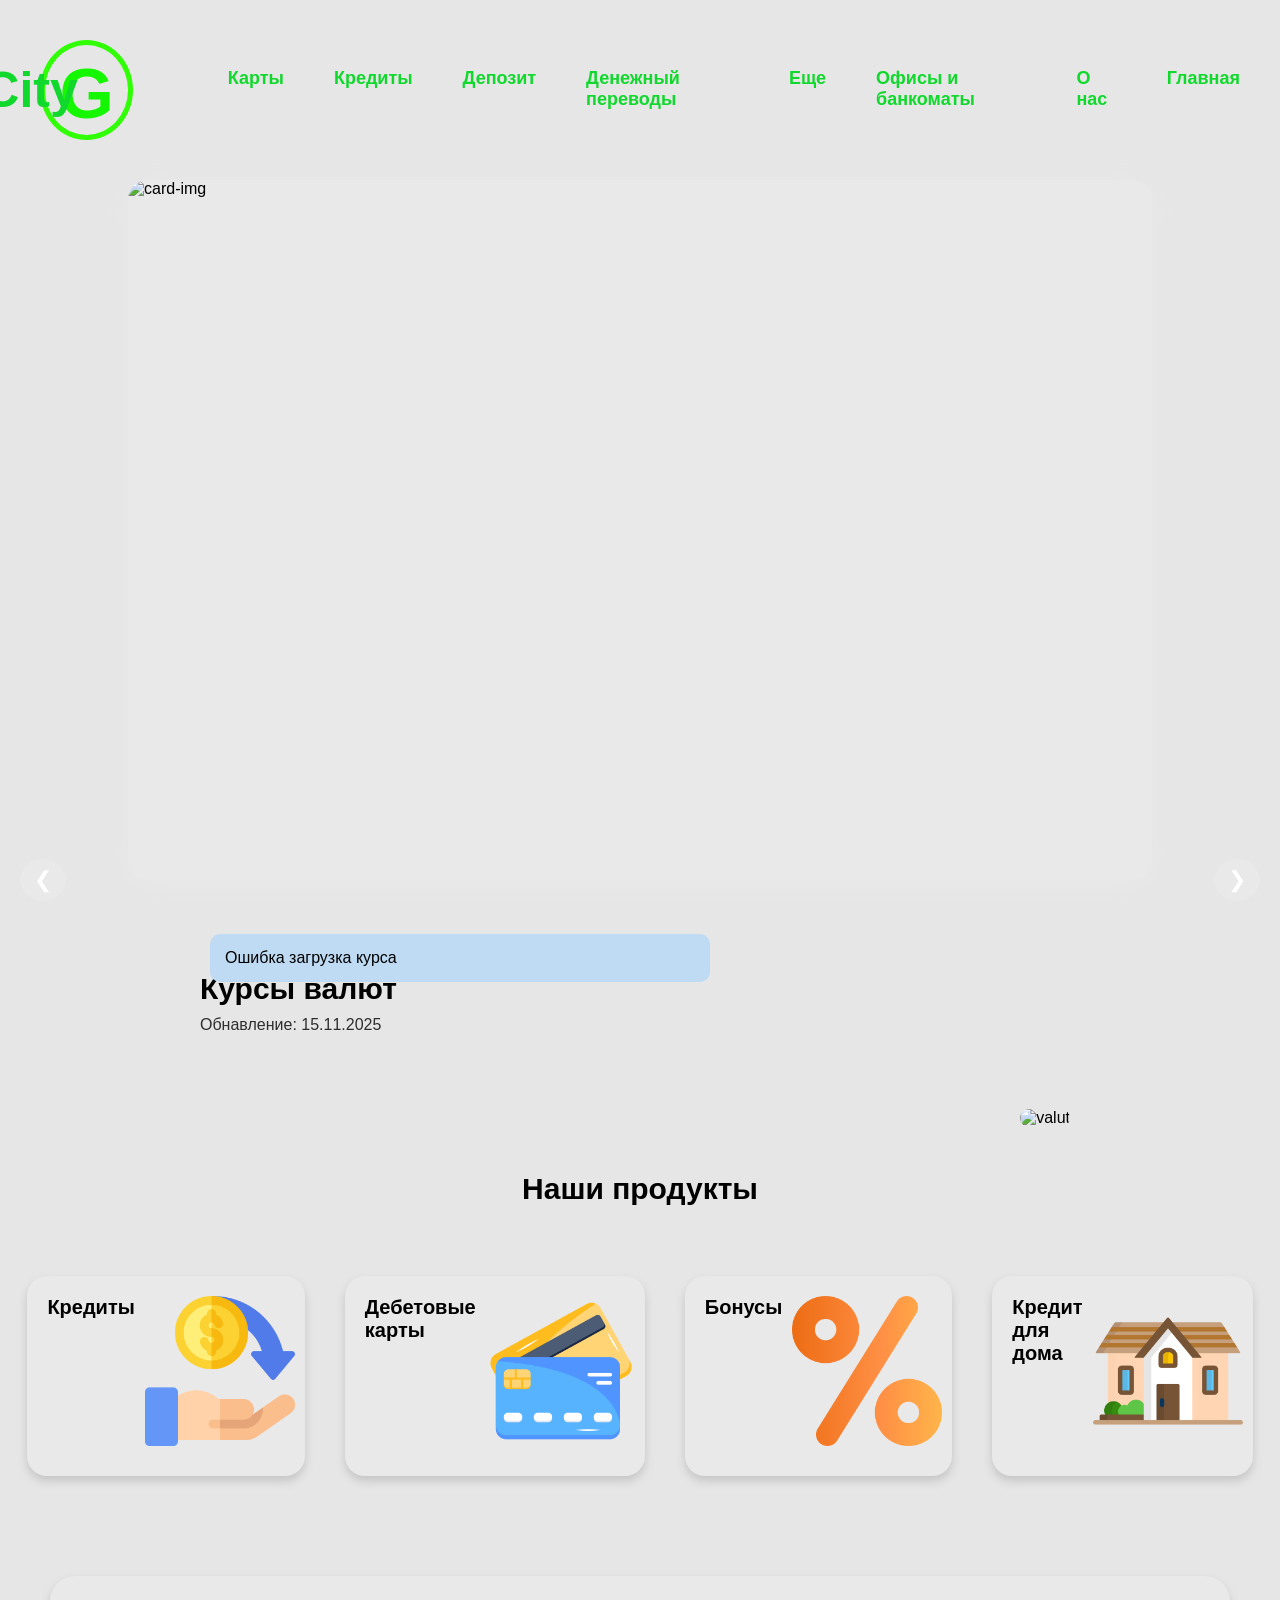
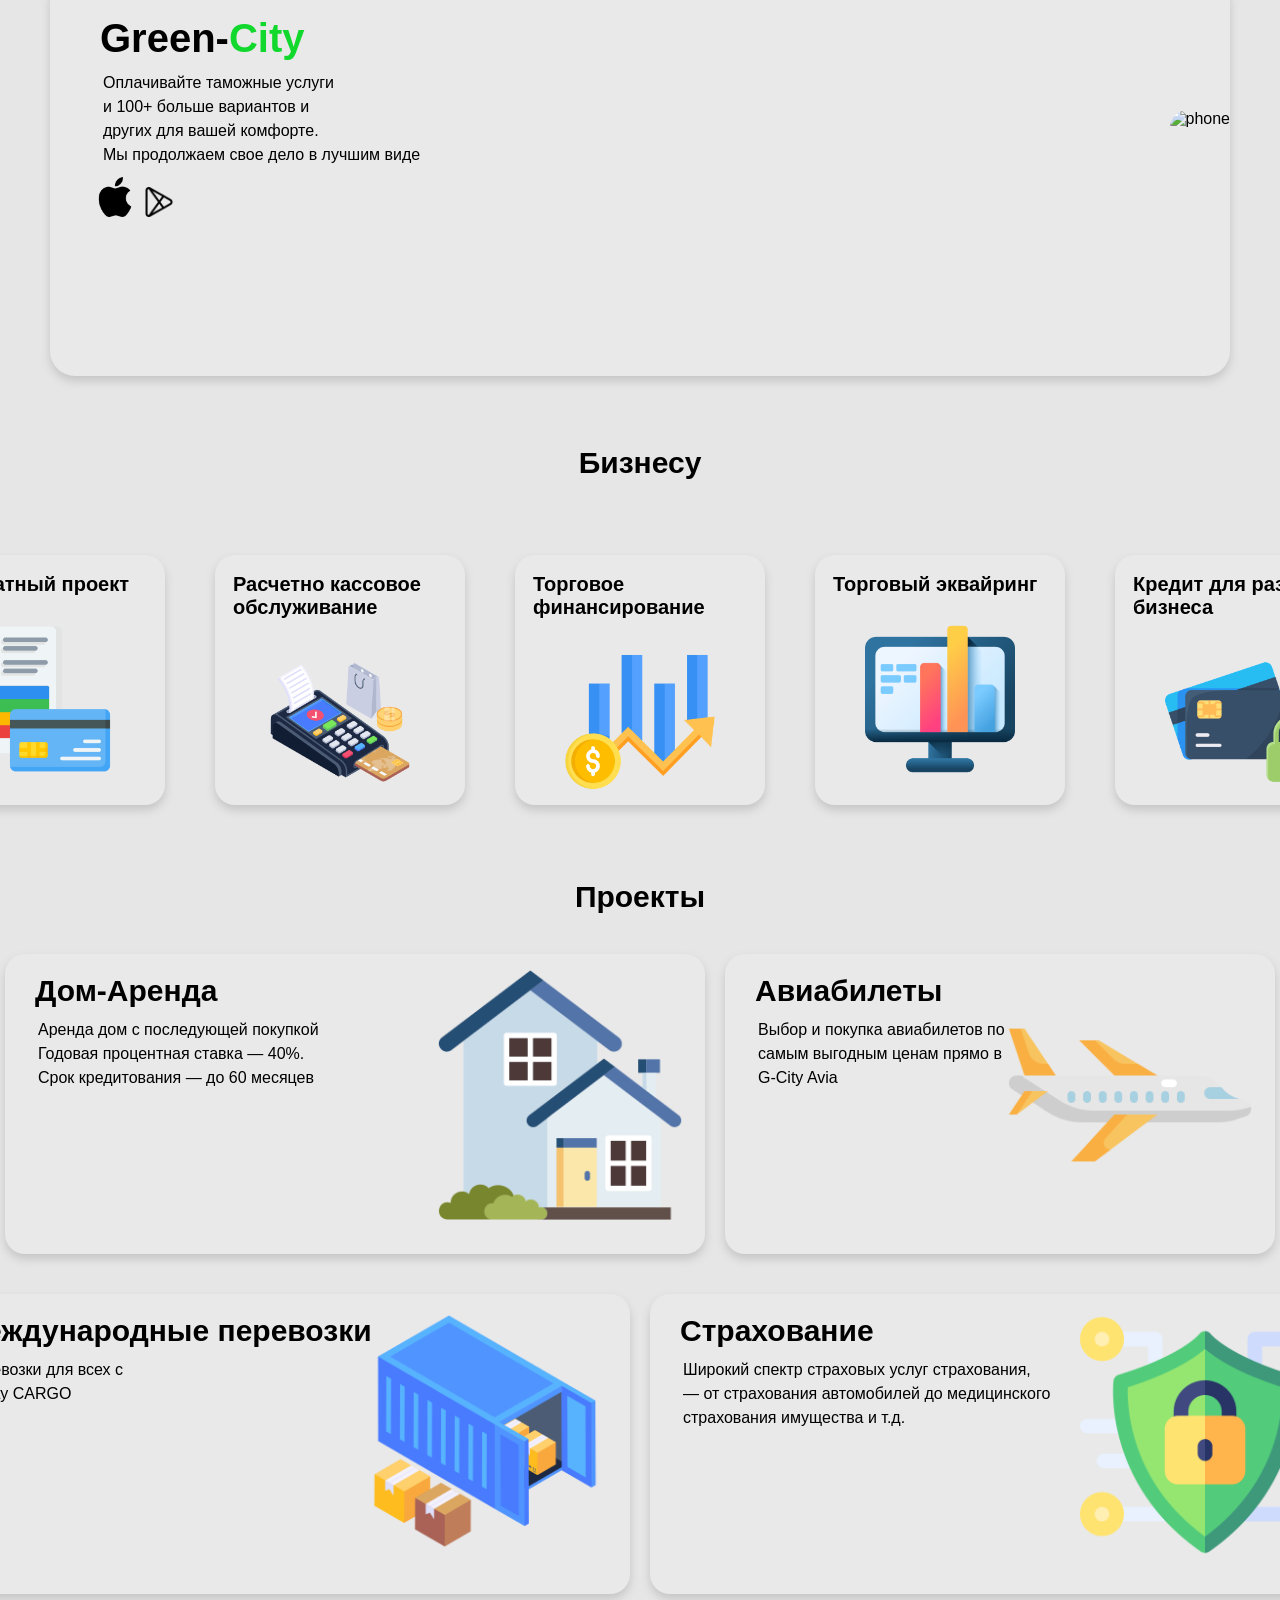
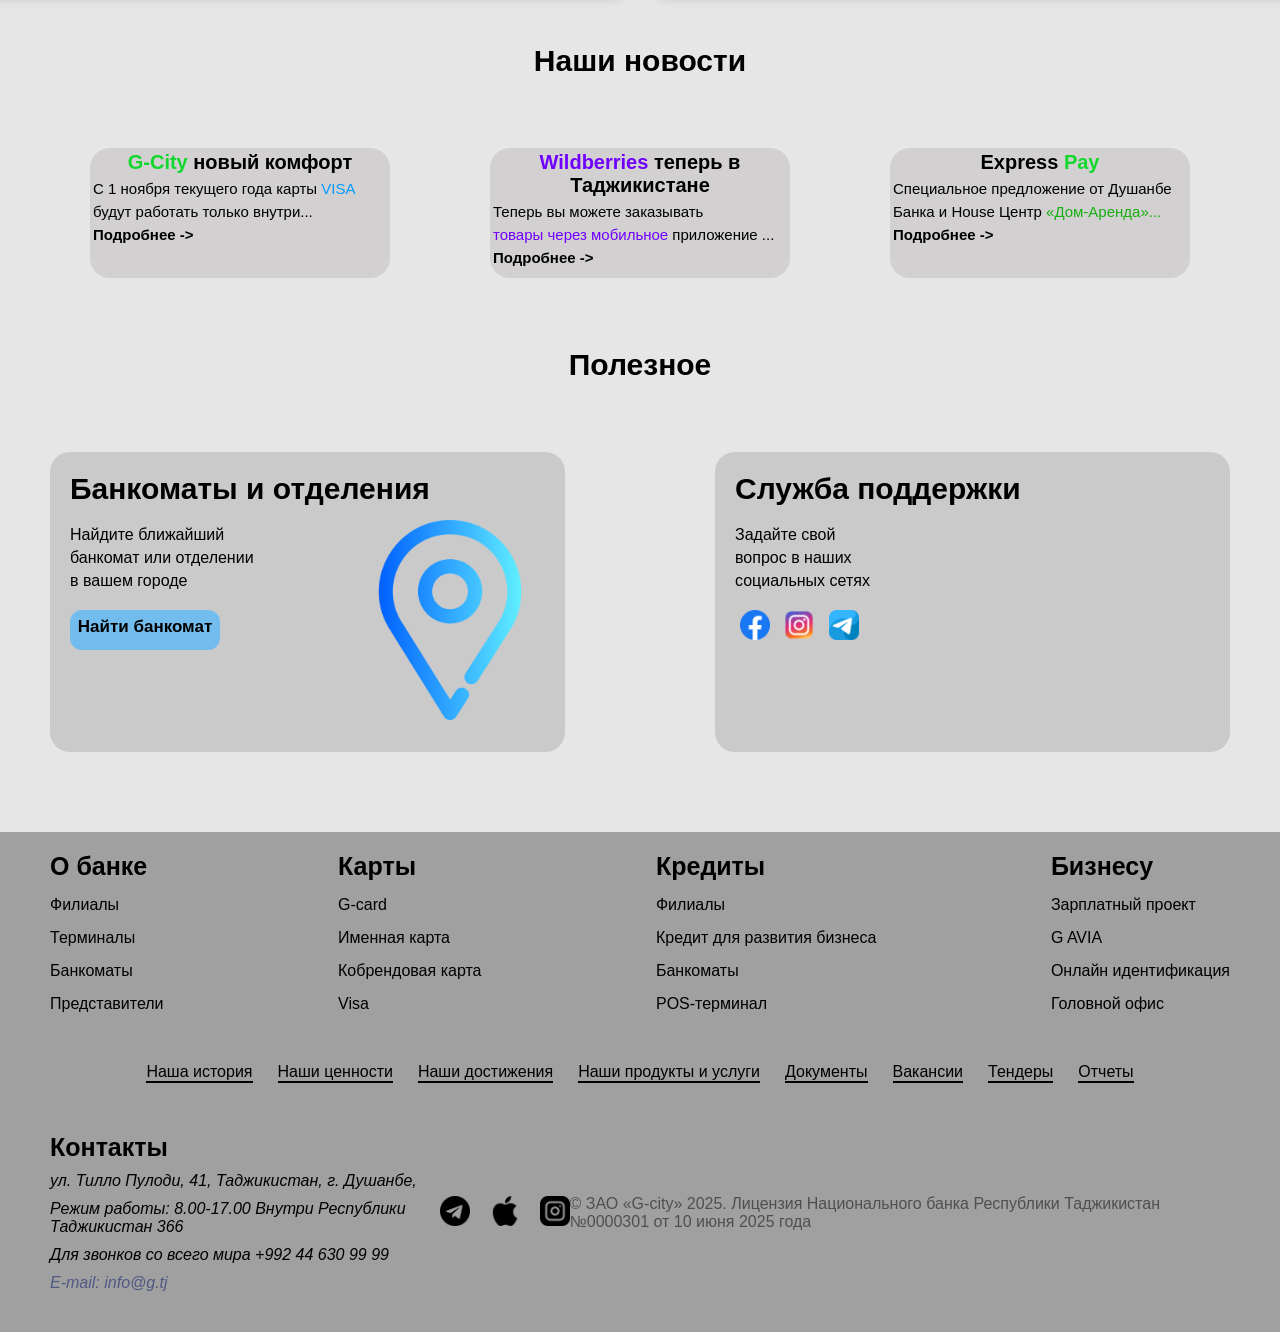
==== card.html @ 9f4dfc6a "first commit" ====
<!DOCTYPE html>
<html lang="en">
<head>
 <meta charset="UTF-8">
 <meta name="viewport" content="width=device-width, initial-scale=1.0">
 <title>Green-city-card</title>
 <link rel="stylesheet" href="card.css">
 <link rel="icon" href="img/letter-g.png">
</head>
<body>
 <header>
 <div class="circle">
   <div class="text-city">G</div>
 </div>
  <div class="card-city"><a href="card.html" class="href">City</a></div>
  <div class="cards">
   <a href="карты.html" class="underline">Карты</a>
   <a href="#" class="underline">Кредиты</a>
   <a href="#" class="underline">Депозит</a>
   <a href="#" class="underline">Денежный переводы</a>
   <a href="#" class="underline">Еще</a>
   <a href="#" class="underline">Офисы и банкоматы</a>
   <a href="#" class="underline">О нас</a>
   <a href="#" class="underline">Главная</a>
  
  </div>
  </header>
  <div class="flex">
  <div class="carousel">
   <div class="slide active"><img src="https://money24.kiev.ua/wp-content/uploads/2021/05/globe-world-spending-money-currency-ss-1920-800x450-1.jpg" alt="card-img"></div>
   <div class="slide"><img src="https://i.pinimg.com/1200x/1c/fe/46/1cfe461d983a51f3ec2d86ef09b44420.jpg" alt="card-img"></div>
   <div class="slide"><img src="https://www.investopedia.com/thmb/XXyQSZtX3thaBvs5nW5NY3lUzdU=/1500x0/filters:no_upscale():max_bytes(150000):strip_icc()/credit-card--concept-credit-card-payment-1156857742-c265746dcaea46e6bcc5f0bcda1ed871.jpg" alt="card-img"></div>
  </div>
   </div>
  <div class="nav">
   <button id="prev">&#10094;</button>
   <button id="next">&#10095;</button>
  </div>

  <div class="dots">
   <span class="dot active"></span>
   <span class="dot"></span>
   <span class="dot"></span>
   <span class="dot"></span>
  </div>

  
   <p class="kurs-valut">Курсы валют</p>
   <div id="date"></div>

   <div class="kurs"></div>
   
   <div class="block"> 
  <div id="fx-widget"></div>
    <img src="https://i.pinimg.com/736x/bf/43/69/bf4369ecce44806c8b5932fb8a525317.jpg" alt="valut" class="img-valut">
   </div>
   
   <div class="product">Наши продукты</div>
   <div class="block-product-flex">
   <div class="product-block">
     <p class="text-into-block">Кредиты</p>
     <div class="img-credit"><img src="img/cashback.png" alt="credit" width="150px" height="150px"></div>

   </div>
   <div class="product-block">
     <p class="text-into-block">Дебетовые карты</p>
     <div class="img-credit"><img src="img/atm-card.png" alt="credit" width="150px" height="150px"></div>

   </div>
   <div class="product-block">
     <p class="text-into-block">Бонусы</p>
     <div class="img-credit"><img src="img/percent.png" alt="credit" width="150px" height="150px"></div>

   </div>
   <div class="product-block">
     <p class="text-into-block">Кредит для дома</p>
     <div class="img-credit"><img src="img/house.png" alt="credit" width="150px" height="150px"></div>
   </div>
   </div>

   <div class="flex">
   <div class="dc-skachat">
   <div class="flex-2">
     <div class="block-about">
     <p class="text-green-city">Green-<span style="color: rgb(17, 216, 44);">City</span></p>
     <p class="text-about">Оплачивайте таможные услуги</p>
     <p class="text-about"> и 100+ больше вариантов и</p>
     <p class="text-about">других для вашей комфорте.</p>
     <p class="text-about">Мы продолжаем свое дело в лучшим виде</p>
     <div id="play-store-apple">
      <img src="img/apple-logo.png" alt="img-apple-playmarket" width="40px" height="40px " 
      class="img-play-store-apple" style="position: relative; left: -5px;">
      <img src="img/play-store.png" alt="img-apple-playmarket" width="30px" height="30px"
      class="img-play-store-apple">
     </div>
     </div>
     <div><img src="https://img.freepik.com/premium-psd/mockup-phone-mockup-credit-card_181345-87.jpg"
      alt="phone" width="500px" height="400px" class="img-phone"></div>
   </div>
   </div>
  </div>
   <div class="product">Бизнесу</div>
   <div class="block-product-flex">
    <div class="bussines1">
     <p class="text-into-block-bussines">Зарплатный проект</p>
   <img src="img/management.png" alt="project-card" width="150px" height="150px" style="margin: 10px 50px;"></div> 
   <div class="bussines1">
     <p class="text-into-block-bussines">Расчетно кассовое обслуживание</p>
   <img src="img/pos-terminal.png" alt="project-card" width="150px" height="150px" style="margin: 10px 50px;"></div>
   <div class="bussines1">
     <p class="text-into-block-bussines">Торговое финансирование</p>
   <img src="img/profit-up.png" alt="project-card" width="150px" height="150px" style="margin: 10px 50px;"></div>
   <div class="bussines1">
     <p class="text-into-block-bussines">Торговый эквайринг</p>
   <img src="img/presentation.png" alt="project-card" width="150px" height="150px" style="margin: 10px 50px;"></div>
   <div class="bussines1">
     <p class="text-into-block-bussines">Кредит для развития бизнеса</p>
   <img src="img/secure-payment.png" alt="project-card" width="150px" height="150px" style="margin: 10px 50px;"></div>
   </div>
   
   <div class="product">
     <p>Проекты</p>
  </div>
  <div class="projects">
   
   <div class="project1">
     
    <p class="text-green-city text-projects">Дом-Аренда</p>
    <p class="text-about">Аренда дом с последующей покупкой</p>
    <p class="text-about">Годовая процентная ставка — 40%.</p>
    <p class="text-about">Срок кредитования — до 60 месяцев</p>
    <img src="img/house (1).png" alt="house" width="250px" height="250px" 
    style="margin-left: 400px; margin-top: -120px;">
   </div>

   <div class="project1 project2">
    <p class="text-green-city text-projects">Авиабилеты</p>
    <p class="text-about">Выбор и покупка авиабилетов по </p>
    <p class="text-about">самым выгодным ценам прямо в</p>
    <p class="text-about">G-City Avia</p>
   <img src="img/airplane.png" alt="house" width="250px" height="250px" 
   style="margin-left: 250px; margin-top: -120px;">

    <p></p>
   </div>
  </div>

  <div class="projects">
   <div class="project1">
    <p class="text-green-city text-projects"> Международные перевозки</p>
    <p class="text-about">Перевозки для всех с </p>
    <p class="text-about">G-City CARGO</p>
   <img src="img/container.png
   " alt="house" width="250px" height="250px" 
   style="margin-left: 400px; margin-top: -100px;">

   </div>

   <div class="project1">
    <p class="text-green-city text-projects">Страхование</p>
    <p class="text-about">Широкий спектр страховых услуг страхования, </p>
    <p class="text-about">— от страхования автомобилей до медицинского </p>
   <p class="text-about">страхования имущества и т.д.</p> 
    <img src="img/cyber-security (1).png" alt="house" width="250px" height="250px"
     style="margin-left: 400px; margin-top: -120px;">
 
   </div>
   </div>

   <div class="product text-margin">Наши новости</div>
   <div class="flex">
   <div class="news" >
    <p class="news-text flex-text-news"><span style="color: rgb(17, 216, 44);">G-City</span> новый комфорт</p>
     <p class="news-text">С 1 ноября текущего года карты <span style="color: rgb(0, 153, 255);">VISA</span></p>
     <p class="news-text">будут работать только внутри...</p>
     <p id="newsCard" class="news-text animation">Подробнее -></p>
   </div>
   
   <div id="newsUnderCard" class="news-card">
     <div class="news-container">
      <span id="closeNews" class="close-news">&times;</span>
      <p>G-City новый комфорт</p>
     <p>С 1 ноября текущего года карты VISA будут работать только внутри Таджикистана. </p>
     <p> Независимо от временных ограничительных мер по VISA картам, другие карты,</p>
     <p>кошелёк и сервисы доступны как всегда, пополняйте счета, переводите деньги и оплачивайте 24/7.</p>
   </div>
  </div>

   <div class="news" >
     <p class="news-text flex-text-news"><span style="color: rgb(111, 0, 255);">Wildberries</span> теперь в Таджикистане</p>
     <p class="news-text">Теперь вы можете заказывать </p>
     <p class="news-text"><span style="color: rgb(111, 0, 255);">товары через мобильное</span> приложение ...</p>
     <p id="newsCard1" class="news-text animation">Подробнее -></p>
   </div>

   <div id="newsUnderCard1" class="news-card">
     <div class="news-container">
        <span id="closeNews1" class="close-news">&times;</span>
        <p>Wildberries теперь в Таджикистане</p>
        <p>Теперь вы можете заказывать товары через мобильное приложение 
         <p> и получать их с бесплатной доставкой в удобных пунктах выдачи.</p>
        <p>В Таджикистане запустили крупнейший маркетплейс в СНГ. Для оформления </p>
        <p> заказа и оплаты нужно подключить карту от Душанбе Сити Банка</p>
           </div>
       </div>

        <div class="news" >
           <p class="news-text flex-text-news">Express <span style="color: rgb(17, 216, 44);">Pay</span></p>
           <p class="news-text">Специальное предложение от Душанбе</p>
           <p class="news-text">Банка и House Центр <span style="color: rgb(21, 175, 16);">«Дом-Аренда»...</span></p>
           <p id="newsCard2" class="news-text animation">Подробнее -></p>
       </div>
       <div id="newsUnderCard2" class="news-card">
    <div class="news-container">
                <span id="closeNews2" class="close-news">&times;</span>
          <p>Express Pay</p>
             <p> Express Pay— карта, которая открывает свободу Специальное предложение от </p>
           <p>Душанбе Сити Банка и House Центр «Дом-Аренда» Домкредит до 3 лет под 30%%</p>
           <p> годовых, до 1 000 000 сомони при предоплате 30%. Воплотите свою мечту — купите Дом прямо сейчас</p>
       </div>
     </div>
     </div>
     </div>

        <div    class="product">Полезное</div>
           <div class="cards flex">
      <div class="need-card">
        <p class="text-need-card">Банкоматы и отделения</p>
        <p class="text-need-card1">Найдите ближайший </p>
        <p class="text-need-card1">банкомат или отделении</p>
        <p class="text-need-card1">в вашем городе</p>
        <div class="text-need-card-box"><p  style="position: relative; top: 7px;">Найти банкомат</p></div>
        <img src="img/pin-map.png" alt="location" width="200px" height="200px" class="img-location">
      </div>
      <div class="need-card">
        <p class="text-need-card">Служба поддержки </p>
    <p class="text-need-card1"> Задайте свой</p>
<p class="text-need-card1">вопрос в наших </p>
<p class="text-need-card1">социальных сетях</p>
<img src="img/facebook.png" alt="location" width="30px" height="30px" class="img-FIT">
<img src="img/instagram.png" alt="location" width="30px" height="30px" class="img-FIT">
<img src="img/telegram.png" alt="location" width="30px" height="30px" class="img-FIT">

    </div>
    </div>
   </div>

   <footer>
    <div class="footer">
     <div class="text-footer">
       <p class="text-footer1">О банке</p>
       <p class="text-footer2">Филиалы</p>
       <p class="text-footer2">Терминалы</p>
       <p class="text-footer2">Банкоматы</p>
       <p class="text-footer2">Представители</p>


     </div>
     <div class="text-footer">
       <p class="text-footer1">Карты</p>
       <p class="text-footer2">G-card</p>
       <p class="text-footer2">Именная карта</p>
       <p class="text-footer2">Кобрендовая карта</p>
       <p class="text-footer2">Visa</p>
     </div>

     <div class="text-footer">
       <p class="text-footer1">Кредиты</p>
       <p class="text-footer2">Филиалы</p>
       <p class="text-footer2">Кредит для развития бизнеса</p>
       <p class="text-footer2">Банкоматы</p>
       <p class="text-footer2">POS-терминал</p>     
     </div>


     <div class="text-footer">
       <p class="text-footer1">Бизнесу</p>
       <p class="text-footer2">Зарплатный проект</p>
       <p class="text-footer2">G AVIA</p>
       <p class="text-footer2">Онлайн идентификация</p>
       <p class="text-footer2">Головной офис</p>     
     </div>
    </div>

    <div>
     <div class="text-histoty-flex">
       <p class="text-histoty">Наша история</p>
       <p class="text-histoty">Наши ценности</p>
       <p class="text-histoty">Наши достижения</p>
       <p class="text-histoty">Наши продукты и услуги</p>
       <p class="text-histoty">Документы</p>
        <p class="text-histoty">Вакансии</p>
       <p class="text-histoty">Тендеры</p>
       <p class="text-histoty">Отчеты</p>
       </div>
       </div>

   <div class="contact">
   <div class="contact1">
     <p class="text-footer1">Контакты</p>
     <address>
     ул. Тилло Пулоди, 41, Таджикистан, г. Душанбе,</address>

     <address>
     Режим работы: 8.00-17.00
      Внутри Республики Таджикистан 366
     </address>

     <address>
     Для звонков со всего мира 
       +992 44 630 99 99
     </address>

     <address style="color: rgb(79, 89, 131);">
       E-mail: info@g.tj
     </address>
     </div>
     <div class="contact-flex">
     <div><img src="img/telegram (1).png" alt="telegram" width="30px" height="30px"></div>
     <div><img src="img/apple-logo.png" alt="apple"  width="30px" height="30px"></div>
     <div><img src="img/instagram (1).png" alt="instagram"  width="30px" height="30px"></div>
    </div>
      <p style="opacity: 0.5;">© ЗАО «G-city» 2025. Лицензия Национального банка 
      Республики Таджикистан №0000301 от 10 июня 2025 года</p>
  </div>

   
   </footer>
 
 <script src="card.js"></script>

 
 
</body>
</html>
---- card.css ----
*{
    margin: 0;
    padding: 0;
    box-sizing: border-box;
    font-family: Arial, "Helvetica Neue", Helvetica, sans-serif;
    
}

body{
    background: rgb(230, 230, 230);
}

header{
   
    display: flex;
    align-items: center;
    justify-content: space-between;
    margin: 20px;
    padding: 20px;
    
}

.href{
    text-decoration: none;
    color: rgb(17, 216, 44);
}


.circle{
    border: 5px solid rgb(48, 255, 6);
    border-radius: 50%;
    width: 100px;
    height: 100px;
}

.text-city{
    color: rgb(21, 247, 0);
    font-size: 70px;
    font-weight: bold;
    display: flex;
    align-items: center;
    justify-content: center;
    position: relative;
    top: 10%;
}


.card-city{
  position: relative;
  left: -150px;
  font-size: 50px;
  font-weight: bold;
  color: rgb(17, 216, 44);  
  display: flex;
  align-items: center;
  gap: 20px;
    
}

.cards a{
    text-decoration: none;
    color: rgb(17, 216, 44);
    font-weight: bold;
    font-size: 18px;
    
}

.cards{
   display: flex;
   gap: 50px; 
}

.underline{
    position: relative;
    display: inline-block;
    padding-bottom: 3px ;
    color: aqua;
    font-size: 18px;
}

.underline::after{
    content: "";
    position: absolute;
    left: 0;
    bottom: 0;
    width: 0;
    height: 2px;
    background-color: rgb(76, 0, 255);
    transition: width 0.3s ease;
}

.underline:hover::after{
    width: 100%;
}


.carousel{
    display: flex;
    align-items: center;
    justify-content: center;
    position: relative;
    width: 80%;
    height: 700px;
    border-radius: 20px;
    overflow: hidden;
    box-shadow:  0 4px 30px rgb(233, 233, 233);
    background: rgb(233, 233, 233);
}

.flex{
    display: flex;
    align-items: center;
    justify-content: center;
}

.slide {
    position: absolute;
    width: 100%;
    height: 100%;
    opacity: 0;
    transition: opacity 1s ease-in-out;
}

.slide.active{
    opacity: 1;
    z-index: 1;
}

.slide img{
    width: 100%;
    height: 100%;
    object-fit: auto;
    display: block;
}

.nav{
    width: 100%;
    display: flex;
    justify-content: space-between;
    transform: translateY(-50%);
    padding: 0 20px;
    pointer-events: auto;
    z-index: 2;
}

.nav button {
    background-color: rgb(233, 233, 233);
    border: none;
    color: white;
    font-size: 22px;
    cursor: pointer;
    border-radius: 50%;
    padding: 8px 14px;
    user-select: none;
}


.kurs-valut{
    margin: 50px 200px;
    font-size: 30px;
    font-weight: bolder;
    color: black;
}

#date{
    position: relative;
    top: -40px;
    margin: 0 200px;
    opacity: 0.8;
}

#fx-widget {
    position: relative;
    top: -160px;
    width: 500px;
    padding: 15px;
    border-radius: 10px;
    background: rgb(191, 219, 243);
}

.block{ 
    display: flex;
    align-items: center;
    justify-content: space-between;
    margin: 10px 200px;
    padding: 10px;
    border-radius: 10px;
   
}

.fx-row{
    display: flex;
    justify-content: space-between;
    padding: 6px 0;
    border-bottom: 1px solid rgb(160, 160, 160);
    transition: all 0.3s ease;
}

.fx-row:hover{
    border-radius: 5px;
    background-color: rgb(115, 189, 238);
}

.fx-row:last-child {
    border-bottom: none;

}

.fx-title{
    font-size: 20px;
    margin-bottom:10px ;
    font-weight: bolder;
}

.img-valut{
    border-radius: 50px;
}

.product{
    margin: 20px;
    text-align: center;
    font-size: 30px;
    font-weight: bold;

}

.block-product-flex{
    padding: 50px;
    display: flex;
    align-items: center;
    justify-content: center;
    gap: 40px;
}

.product-block{
    cursor: pointer;
    display: flex;
    background: rgb(233, 233, 233);
    width: 300px;
    height: 200px;
    border-radius: 20px;
    box-shadow: 0 5px 10px rgb(197, 197, 197);
    transition: all 0.3s ease-in-out;   
}

.product-block:hover{
   transform: scale(1.02);
    
}

.text-into-block{
    margin: 20px;
    font-size: 20px;
    font-weight: bolder;
    color: black;

}

.img-credit{
    position: relative;
    left: -10px;
    top: 20px;
}

.dc-skachat{
    width: 1200px;
    height: 400px;
    background-color: rgb(233, 233, 233);
    margin: 50px;
    border-radius: 25px;
    box-shadow: 0 5px 10px rgb(197, 197, 197);

}

.text-green-city{
    font-size: 40px;
    font-weight: bold;
    position: relative;
    top: -10px;
}

.block-about{
    margin: 50px;
}

.text-about{
    padding: 3px;
}

.flex-2{
    display: flex;
    align-items: center;
    justify-content: space-between;
}

.img-phone{
    border-radius: 50px 30px 0 0;
    
}
#play-store-apple{
    cursor: pointer;
    position: relative;
    top: 10px;
}

.img-play-store-apple{
    transition: all 0.3s ease;
}

.img-play-store-apple:hover{
    transform: scale(1.1);
}

.bussines1{
  cursor: pointer;
  margin: 5px;
  border-radius: 20px;
  width: 250px;
  height: 250px;
  background-color: rgb(233, 233, 233);
  transition: all 0.3s ease;
  box-shadow: 0 5px 10px rgb(197, 197, 197);
}

.bussines1:hover{
  transform: scale(1.03);
}

.text-into-block-bussines{
    font-size: 20px;
    margin: 18px;
    font-weight: bold;
    
}

.projects{
    margin: 40px;
    display: flex;
    justify-content: center;
    gap: 20px;
    margin-bottom: 20px;
   
}


.project1{
    padding: 30px;
    background-color: rgb(233, 233, 233);
    width: 700px;
    height: 300px;
    border-radius: 20px;
    box-shadow: 0 5px 10px rgb(197, 197, 197);
    
}

.project2{
    width: 550px;
    height: 300px;
}

.text-projects{
    font-size: 30px;
}

.news{
    border-radius: 20px;
    margin: 50px;
    width: 300px;
    height: 130px;
    background-color: rgb(210, 208, 208);
}

.news-text{
    padding: 3px;
    font-size: 15px;
}

.animation{
    cursor: pointer;
    font-weight: bold;
    transition: all 0.3s ease;
}

.animation:hover{
    color: rgb(27, 209, 27);
}

.news-card {
    opacity: 0;
    visibility: hidden;
    transition: opacity 0.3s ease;
    position: fixed;
    top: 0;
    left: 0;
    width: 100%;
    height: 100%;
    background: none;
}

.news-card.active{
    opacity: 1;
    visibility: visible;
}

.news-container{
    position: absolute;
    top: 50%;
    left: 50%;
    transform: translate(-50%, -60%);
    background: rgb(19, 223, 0);
    padding: 20px;
    border-radius: 20px;
    box-shadow: 0 0 10px rgb(233, 233, 233);
    min-width: 250px;
    text-align: center;
    opacity: 0;
    transition: all 0.3s ease;
}

.news-card.active .news-container {
    opacity: 1;
    transform: translate(-50%, -50%);
}

.close-news{
    float: right;
    font-size: 24px;
    cursor: pointer;
}

.flex-text-news{
    font-weight: bold;
    font-size: 20px;
    text-align: center;
}

.text-margin{
    margin-top: 50px;
}

.need-card{
    border-radius: 20px;
    margin: 50px;
    width: 600px;
    height: 300px;
    background-color: rgb(202, 202, 202);
    
}

.text-need-card{
    margin: 20px;
    font-size: 30px;
    font-weight: bold;
}

.text-need-card1{
    position: relative;
    left: 15px;
    margin: 5px;
}

.img-location{
   position: relative;
   left: 300px;
   top: -150px;
}

.text-need-card-box{
    cursor: pointer;
    margin: 20px;
    width: 150px;
    height: 40px;
    background-color: rgb(115, 189, 238);
    border-radius: 12px;
    font-size: 17px;
    text-align: center;
    font-weight: bold;
    transition: all 0.2s ease;

}

.text-need-card-box:hover{
    background-color: rgb(36, 194, 241);
}

.img-FIT{
    cursor: pointer;
    margin: 5px;
    position: relative;
    left: 20px;
    top: 10px;
}

footer{
    width: 100%;
    height: 500px;
    background: rgb(160, 160, 160);
    
}

.footer{
    margin: 30px;
    padding: 20px;
    display: flex;
    align-items: center;
    justify-content: space-between;
   
}


.text-footer1{
   font-size: 25px;
   font-weight: bold;
}


.text-footer{
    cursor: pointer;
   display: flex;
   flex-direction: column;
   gap: 15px;
}

.text-footer2{
    transition: all 0.3s ease;
}

.text-footer2:hover{
    color: rgba(56, 56, 56, 0.788);
}


.text-histoty-flex{
    display: flex;
    justify-content: center;
    gap: 25px;
}


.text-histoty{
    cursor: pointer;
    border-bottom: 2px solid black;
    transition: all 0.3s ease;
}

.text-histoty:hover{
    color: rgba(56, 56, 56, 0.788);
}


.contact{
    display: flex;
    align-items: center;
    justify-content: space-between;
    margin: 50px;
}

.contact1{
    display: flex;
    flex-direction: column;
    gap: 10px;
}

.contact-flex{
    display: flex;
    align-items: center;
    justify-content: center;
    gap: 20px;
}
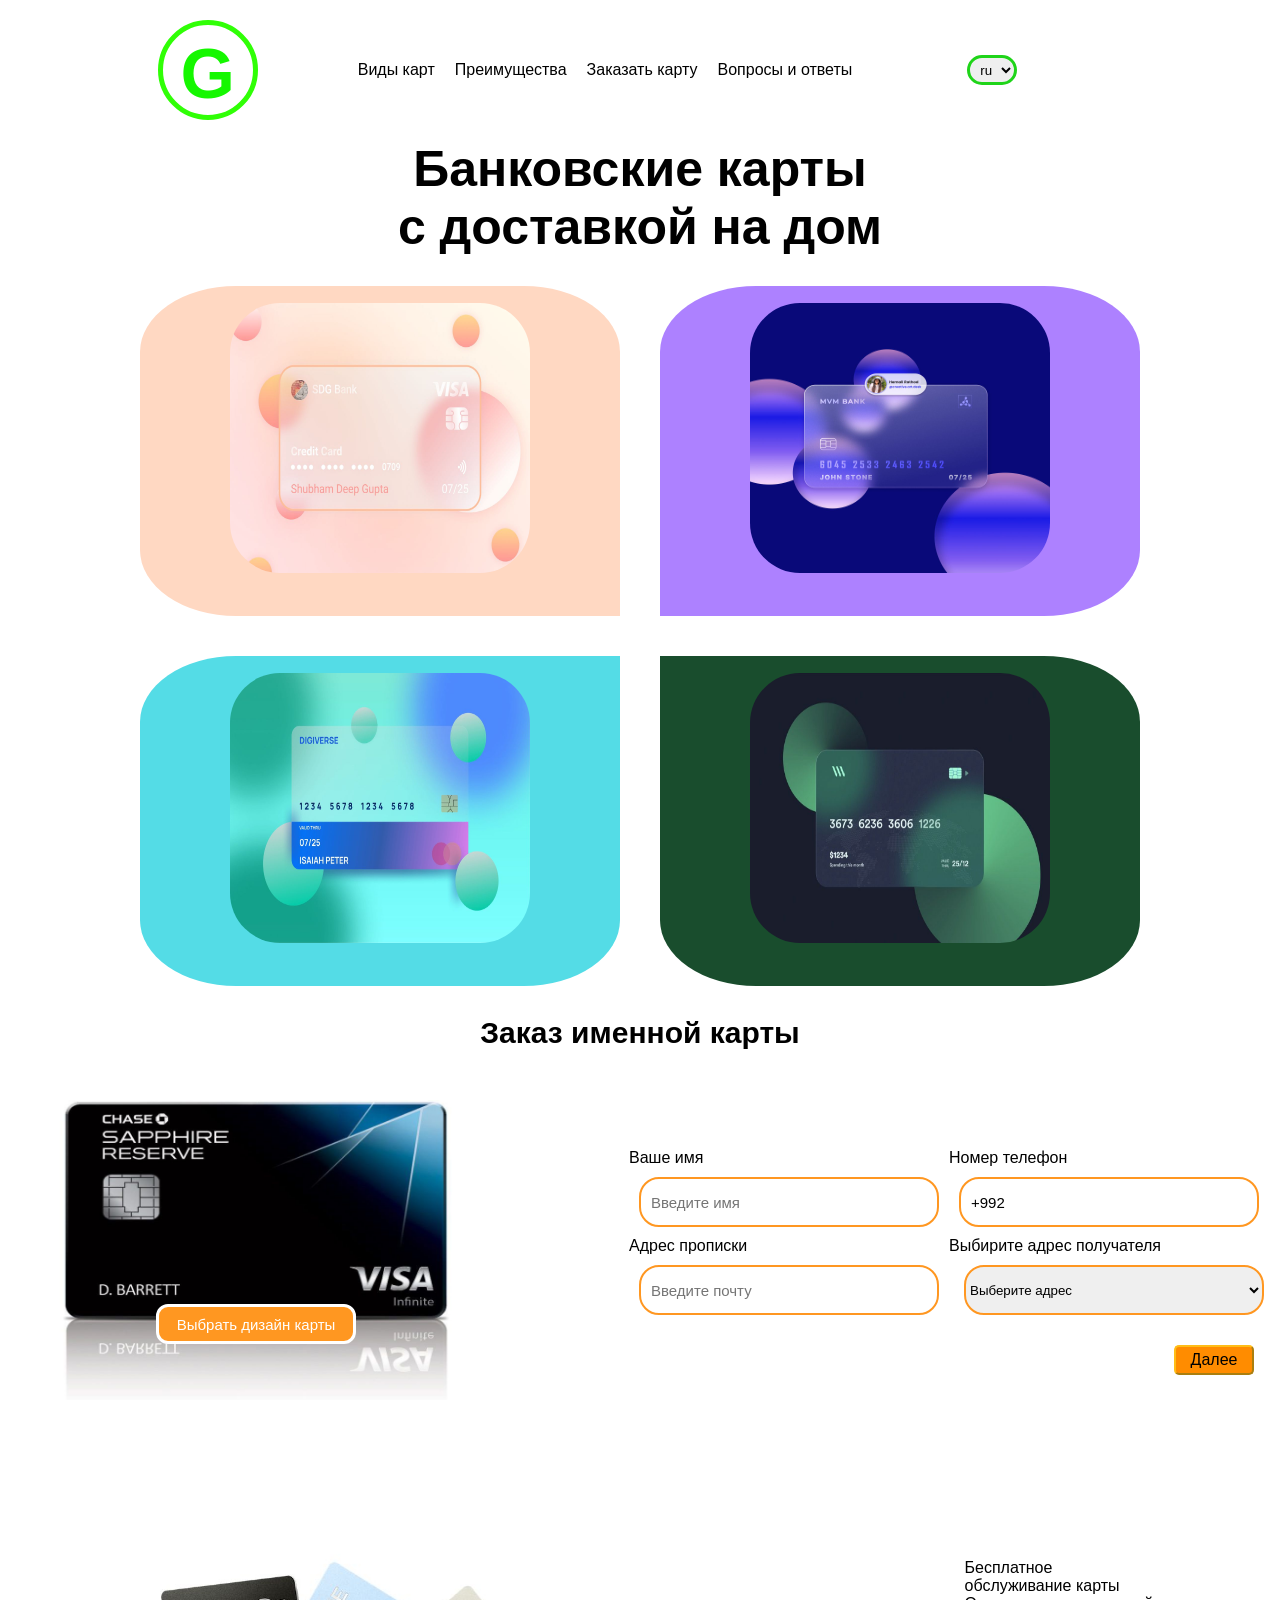
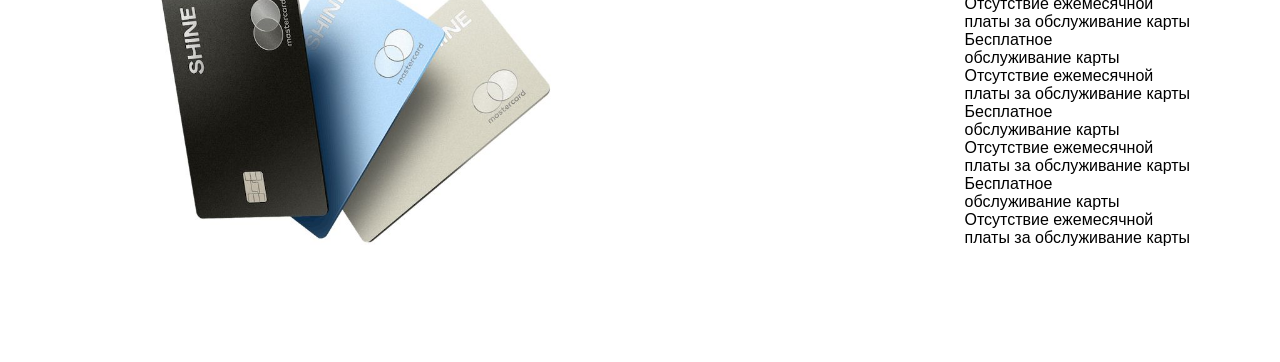
==== commit 42e8e11f: "Change 2" ====
--- a/card.html
+++ b/card.html
@@ -1,335 +1,181 @@
 <!DOCTYPE html>
 <html lang="en">
 <head>
- <meta charset="UTF-8">
- <meta name="viewport" content="width=device-width, initial-scale=1.0">
- <title>Green-city-card</title>
- <link rel="stylesheet" href="card.css">
- <link rel="icon" href="img/letter-g.png">
+    <meta charset="UTF-8">
+    <meta name="viewport" content="width=device-width, initial-scale=1.0">
+    <title> Наша карта</title>
+    <link rel="icon" href="img/letter-g.png">
+    <link rel="stylesheet" href="Карты.css">
 </head>
 <body>
- <header>
- <div class="circle">
-   <div class="text-city">G</div>
- </div>
-  <div class="card-city"><a href="card.html" class="href">City</a></div>
-  <div class="cards">
-   <a href="карты.html" class="underline">Карты</a>
-   <a href="#" class="underline">Кредиты</a>
-   <a href="#" class="underline">Депозит</a>
-   <a href="#" class="underline">Денежный переводы</a>
-   <a href="#" class="underline">Еще</a>
-   <a href="#" class="underline">Офисы и банкоматы</a>
-   <a href="#" class="underline">О нас</a>
-   <a href="#" class="underline">Главная</a>
-  
-  </div>
-  </header>
-  <div class="flex">
-  <div class="carousel">
-   <div class="slide active"><img src="https://money24.kiev.ua/wp-content/uploads/2021/05/globe-world-spending-money-currency-ss-1920-800x450-1.jpg" alt="card-img"></div>
-   <div class="slide"><img src="https://i.pinimg.com/1200x/1c/fe/46/1cfe461d983a51f3ec2d86ef09b44420.jpg" alt="card-img"></div>
-   <div class="slide"><img src="https://www.investopedia.com/thmb/XXyQSZtX3thaBvs5nW5NY3lUzdU=/1500x0/filters:no_upscale():max_bytes(150000):strip_icc()/credit-card--concept-credit-card-payment-1156857742-c265746dcaea46e6bcc5f0bcda1ed871.jpg" alt="card-img"></div>
-  </div>
-   </div>
-  <div class="nav">
-   <button id="prev">&#10094;</button>
-   <button id="next">&#10095;</button>
-  </div>
+    <header class="header">
+            <div>
+                 <div class="circle">
+        <div class="text-city">G</div>
+                </div>
+            </div>
+            <div>
+                <ul class="li-box">
 
-  <div class="dots">
-   <span class="dot active"></span>
-   <span class="dot"></span>
-   <span class="dot"></span>
-   <span class="dot"></span>
-  </div>
+                <li>Виды карт</li>
+                <li>Преимущества</li>
+                <li>Заказать карту</li>
+                <li>Вопросы и ответы</li>
 
-  
-   <p class="kurs-valut">Курсы валют</p>
-   <div id="date"></div>
-
-   <div class="kurs"></div>
-   
-   <div class="block"> 
-  <div id="fx-widget"></div>
-    <img src="https://i.pinimg.com/736x/bf/43/69/bf4369ecce44806c8b5932fb8a525317.jpg" alt="valut" class="img-valut">
-   </div>
-   
-   <div class="product">Наши продукты</div>
-   <div class="block-product-flex">
-   <div class="product-block">
-     <p class="text-into-block">Кредиты</p>
-     <div class="img-credit"><img src="img/cashback.png" alt="credit" width="150px" height="150px"></div>
-
-   </div>
-   <div class="product-block">
-     <p class="text-into-block">Дебетовые карты</p>
-     <div class="img-credit"><img src="img/atm-card.png" alt="credit" width="150px" height="150px"></div>
-
-   </div>
-   <div class="product-block">
-     <p class="text-into-block">Бонусы</p>
-     <div class="img-credit"><img src="img/percent.png" alt="credit" width="150px" height="150px"></div>
-
-   </div>
-   <div class="product-block">
-     <p class="text-into-block">Кредит для дома</p>
-     <div class="img-credit"><img src="img/house.png" alt="credit" width="150px" height="150px"></div>
-   </div>
-   </div>
-
-   <div class="flex">
-   <div class="dc-skachat">
-   <div class="flex-2">
-     <div class="block-about">
-     <p class="text-green-city">Green-<span style="color: rgb(17, 216, 44);">City</span></p>
-     <p class="text-about">Оплачивайте таможные услуги</p>
-     <p class="text-about"> и 100+ больше вариантов и</p>
-     <p class="text-about">других для вашей комфорте.</p>
-     <p class="text-about">Мы продолжаем свое дело в лучшим виде</p>
-     <div id="play-store-apple">
-      <img src="img/apple-logo.png" alt="img-apple-playmarket" width="40px" height="40px " 
-      class="img-play-store-apple" style="position: relative; left: -5px;">
-      <img src="img/play-store.png" alt="img-apple-playmarket" width="30px" height="30px"
-      class="img-play-store-apple">
-     </div>
-     </div>
-     <div><img src="https://img.freepik.com/premium-psd/mockup-phone-mockup-credit-card_181345-87.jpg"
-      alt="phone" width="500px" height="400px" class="img-phone"></div>
-   </div>
-   </div>
-  </div>
-   <div class="product">Бизнесу</div>
-   <div class="block-product-flex">
-    <div class="bussines1">
-     <p class="text-into-block-bussines">Зарплатный проект</p>
-   <img src="img/management.png" alt="project-card" width="150px" height="150px" style="margin: 10px 50px;"></div> 
-   <div class="bussines1">
-     <p class="text-into-block-bussines">Расчетно кассовое обслуживание</p>
-   <img src="img/pos-terminal.png" alt="project-card" width="150px" height="150px" style="margin: 10px 50px;"></div>
-   <div class="bussines1">
-     <p class="text-into-block-bussines">Торговое финансирование</p>
-   <img src="img/profit-up.png" alt="project-card" width="150px" height="150px" style="margin: 10px 50px;"></div>
-   <div class="bussines1">
-     <p class="text-into-block-bussines">Торговый эквайринг</p>
-   <img src="img/presentation.png" alt="project-card" width="150px" height="150px" style="margin: 10px 50px;"></div>
-   <div class="bussines1">
-     <p class="text-into-block-bussines">Кредит для развития бизнеса</p>
-   <img src="img/secure-payment.png" alt="project-card" width="150px" height="150px" style="margin: 10px 50px;"></div>
-   </div>
-   
-   <div class="product">
-     <p>Проекты</p>
-  </div>
-  <div class="projects">
-   
-   <div class="project1">
-     
-    <p class="text-green-city text-projects">Дом-Аренда</p>
-    <p class="text-about">Аренда дом с последующей покупкой</p>
-    <p class="text-about">Годовая процентная ставка — 40%.</p>
-    <p class="text-about">Срок кредитования — до 60 месяцев</p>
-    <img src="img/house (1).png" alt="house" width="250px" height="250px" 
-    style="margin-left: 400px; margin-top: -120px;">
-   </div>
-
-   <div class="project1 project2">
-    <p class="text-green-city text-projects">Авиабилеты</p>
-    <p class="text-about">Выбор и покупка авиабилетов по </p>
-    <p class="text-about">самым выгодным ценам прямо в</p>
-    <p class="text-about">G-City Avia</p>
-   <img src="img/airplane.png" alt="house" width="250px" height="250px" 
-   style="margin-left: 250px; margin-top: -120px;">
-
-    <p></p>
-   </div>
-  </div>
-
-  <div class="projects">
-   <div class="project1">
-    <p class="text-green-city text-projects"> Международные перевозки</p>
-    <p class="text-about">Перевозки для всех с </p>
-    <p class="text-about">G-City CARGO</p>
-   <img src="img/container.png
-   " alt="house" width="250px" height="250px" 
-   style="margin-left: 400px; margin-top: -100px;">
-
-   </div>
-
-   <div class="project1">
-    <p class="text-green-city text-projects">Страхование</p>
-    <p class="text-about">Широкий спектр страховых услуг страхования, </p>
-    <p class="text-about">— от страхования автомобилей до медицинского </p>
-   <p class="text-about">страхования имущества и т.д.</p> 
-    <img src="img/cyber-security (1).png" alt="house" width="250px" height="250px"
-     style="margin-left: 400px; margin-top: -120px;">
- 
-   </div>
-   </div>
-
-   <div class="product text-margin">Наши новости</div>
-   <div class="flex">
-   <div class="news" >
-    <p class="news-text flex-text-news"><span style="color: rgb(17, 216, 44);">G-City</span> новый комфорт</p>
-     <p class="news-text">С 1 ноября текущего года карты <span style="color: rgb(0, 153, 255);">VISA</span></p>
-     <p class="news-text">будут работать только внутри...</p>
-     <p id="newsCard" class="news-text animation">Подробнее -></p>
-   </div>
-   
-   <div id="newsUnderCard" class="news-card">
-     <div class="news-container">
-      <span id="closeNews" class="close-news">&times;</span>
-      <p>G-City новый комфорт</p>
-     <p>С 1 ноября текущего года карты VISA будут работать только внутри Таджикистана. </p>
-     <p> Независимо от временных ограничительных мер по VISA картам, другие карты,</p>
-     <p>кошелёк и сервисы доступны как всегда, пополняйте счета, переводите деньги и оплачивайте 24/7.</p>
-   </div>
-  </div>
-
-   <div class="news" >
-     <p class="news-text flex-text-news"><span style="color: rgb(111, 0, 255);">Wildberries</span> теперь в Таджикистане</p>
-     <p class="news-text">Теперь вы можете заказывать </p>
-     <p class="news-text"><span style="color: rgb(111, 0, 255);">товары через мобильное</span> приложение ...</p>
-     <p id="newsCard1" class="news-text animation">Подробнее -></p>
-   </div>
-
-   <div id="newsUnderCard1" class="news-card">
-     <div class="news-container">
-        <span id="closeNews1" class="close-news">&times;</span>
-        <p>Wildberries теперь в Таджикистане</p>
-        <p>Теперь вы можете заказывать товары через мобильное приложение 
-         <p> и получать их с бесплатной доставкой в удобных пунктах выдачи.</p>
-        <p>В Таджикистане запустили крупнейший маркетплейс в СНГ. Для оформления </p>
-        <p> заказа и оплаты нужно подключить карту от Душанбе Сити Банка</p>
-           </div>
-       </div>
-
-        <div class="news" >
-           <p class="news-text flex-text-news">Express <span style="color: rgb(17, 216, 44);">Pay</span></p>
-           <p class="news-text">Специальное предложение от Душанбе</p>
-           <p class="news-text">Банка и House Центр <span style="color: rgb(21, 175, 16);">«Дом-Аренда»...</span></p>
-           <p id="newsCard2" class="news-text animation">Подробнее -></p>
-       </div>
-       <div id="newsUnderCard2" class="news-card">
-    <div class="news-container">
-                <span id="closeNews2" class="close-news">&times;</span>
-          <p>Express Pay</p>
-             <p> Express Pay— карта, которая открывает свободу Специальное предложение от </p>
-           <p>Душанбе Сити Банка и House Центр «Дом-Аренда» Домкредит до 3 лет под 30%%</p>
-           <p> годовых, до 1 000 000 сомони при предоплате 30%. Воплотите свою мечту — купите Дом прямо сейчас</p>
-       </div>
-     </div>
-     </div>
-     </div>
-
-        <div    class="product">Полезное</div>
-           <div class="cards flex">
-      <div class="need-card">
-        <p class="text-need-card">Банкоматы и отделения</p>
-        <p class="text-need-card1">Найдите ближайший </p>
-        <p class="text-need-card1">банкомат или отделении</p>
-        <p class="text-need-card1">в вашем городе</p>
-        <div class="text-need-card-box"><p  style="position: relative; top: 7px;">Найти банкомат</p></div>
-        <img src="img/pin-map.png" alt="location" width="200px" height="200px" class="img-location">
-      </div>
-      <div class="need-card">
-        <p class="text-need-card">Служба поддержки </p>
-    <p class="text-need-card1"> Задайте свой</p>
-<p class="text-need-card1">вопрос в наших </p>
-<p class="text-need-card1">социальных сетях</p>
-<img src="img/facebook.png" alt="location" width="30px" height="30px" class="img-FIT">
-<img src="img/instagram.png" alt="location" width="30px" height="30px" class="img-FIT">
-<img src="img/telegram.png" alt="location" width="30px" height="30px" class="img-FIT">
-
-    </div>
-    </div>
-   </div>
-
-   <footer>
-    <div class="footer">
-     <div class="text-footer">
-       <p class="text-footer1">О банке</p>
-       <p class="text-footer2">Филиалы</p>
-       <p class="text-footer2">Терминалы</p>
-       <p class="text-footer2">Банкоматы</p>
-       <p class="text-footer2">Представители</p>
+                </ul>
+            </div>
+            <select class="select">
+                <option value="russia">ru</option>
+                <option value="english">en</option>
+            </select>
+            <div>    
+            </div>
+      
+    </header>
 
 
-     </div>
-     <div class="text-footer">
-       <p class="text-footer1">Карты</p>
-       <p class="text-footer2">G-card</p>
-       <p class="text-footer2">Именная карта</p>
-       <p class="text-footer2">Кобрендовая карта</p>
-       <p class="text-footer2">Visa</p>
-     </div>
+    <div class="bank-card-text">
+        <p>Банковские карты</p> 
+        <p>с доставкой на дом</p>
+    </div>
 
-     <div class="text-footer">
-       <p class="text-footer1">Кредиты</p>
-       <p class="text-footer2">Филиалы</p>
-       <p class="text-footer2">Кредит для развития бизнеса</p>
-       <p class="text-footer2">Банкоматы</p>
-       <p class="text-footer2">POS-терминал</p>     
-     </div>
+    <div class="box-flex">
+    <div>
+    <div class="box">
+            <div class="box1"> 
+                <div class="img-card">
+                <img src="img/card-pink.png" alt="card" width="300px" height="270px" ></div>
+                <p>Именные карты</p>
+            </div>
+
+            <div class="box2">
+                <div class="img-card">
+                <img src="img/card-violet.png" alt="card" width="300px" height="270px" ></div>
+                  <p>Кобрендовые карты</p>
+
+            </div>
+
+            <div class="box3">
+                <div class="img-card">
+                <img src="img/card-light-green.png" alt="card" width="300px" height="270px" ></div>
+                 <p>G-карты</p>
+                  </div>
+                 
+
+            <div class="box4">
+                <div class="img-card">
+                <img src="img/card-hardgreen.png" alt="card" width="300px" height="270px" ></div>
+                <p>Зарплатные карты</p>
+            </div>
+        </div></div>
+    </div>
+
+    <div class="bank-card-text1">
+        <p>Заказ именной карты</p>
+    </div>
+
+    <div class="order-flex">
+        <div>
+        <div>
+            <img src="img/card-order.png" alt="order" width="500px" height="300px">
+           
+        </div>
+        <div style="display: flex; justify-content: center; position: relative; top: -100px;">
+         <button id="disign">Выбрать дизайн карты</button>
+         </div>
+        </div>
+
+        <div>
+        <div class="input-order">
+            
+            <div class="input">
+                <p>Ваше имя</p>
+                <input type="text" placeholder="Введите имя" required>
+
+                <p>Адрес прописки</p>
+                <input type="mailto" placeholder="Введите почту" required>
+            </div>
+
+            <div class="input">
+                <p>Номер телефон</p>
+                <input type="tel" value="+992" placeholder="+992-000-000-000" required >
+                <p>Выбирите адрес получателя</p>
+                <select class="order-select">
+                    <option value="choose" selected>Выберите адрес</option>
+                    <option value="address1">Офис г.Душанбе.Сохили.5</option>
+                    <option value="address2">Офис г.Душанбе ул. Рудаки 96</option>
+                    <option value="address3">доставкой (25 сомони)</option>
+                </select>
+               
+            </div>
+            
+        </div>
+         <button type="submit" id="button-order">Далее</button>
+</div>
+</div>
+
+<div class="card-flex">
+    <div>
+        <img src="img/card.three.png" alt="card" width="500px">
+    </div>
+    <div>
+        <div class="card-flex2">
+        <div>
+      <p>
+        Бесплатное 
+      </p>
+      <p>
+        обслуживание карты
+      </p>
+      <p>
+        Отсутствие ежемесячной 
+      </p>
+      <p>платы за обслуживание карты</p>
+      </div>
+
+       <div>
+      <p>
+        Бесплатное 
+      </p>
+      <p>
+        обслуживание карты
+      </p>
+      <p>
+        Отсутствие ежемесячной 
+      </p>
+      <p>платы за обслуживание карты</p>
+      </div>
+
+       <div>
+      <p>
+        Бесплатное 
+      </p>
+      <p>
+        обслуживание карты
+      </p>
+      <p>
+        Отсутствие ежемесячной 
+      </p>
+      <p>платы за обслуживание карты</p>
+      </div>
+
+       <div>
+      <p>
+        Бесплатное 
+      </p>
+      <p>
+        обслуживание карты
+      </p>
+      <p>
+        Отсутствие ежемесячной 
+      </p>
+      <p>платы за обслуживание карты</p>
+      </div>
+        </div>
+    </div>
+</div>
 
 
-     <div class="text-footer">
-       <p class="text-footer1">Бизнесу</p>
-       <p class="text-footer2">Зарплатный проект</p>
-       <p class="text-footer2">G AVIA</p>
-       <p class="text-footer2">Онлайн идентификация</p>
-       <p class="text-footer2">Головной офис</p>     
-     </div>
-    </div>
 
-    <div>
-     <div class="text-histoty-flex">
-       <p class="text-histoty">Наша история</p>
-       <p class="text-histoty">Наши ценности</p>
-       <p class="text-histoty">Наши достижения</p>
-       <p class="text-histoty">Наши продукты и услуги</p>
-       <p class="text-histoty">Документы</p>
-        <p class="text-histoty">Вакансии</p>
-       <p class="text-histoty">Тендеры</p>
-       <p class="text-histoty">Отчеты</p>
-       </div>
-       </div>
-
-   <div class="contact">
-   <div class="contact1">
-     <p class="text-footer1">Контакты</p>
-     <address>
-     ул. Тилло Пулоди, 41, Таджикистан, г. Душанбе,</address>
-
-     <address>
-     Режим работы: 8.00-17.00
-      Внутри Республики Таджикистан 366
-     </address>
-
-     <address>
-     Для звонков со всего мира 
-       +992 44 630 99 99
-     </address>
-
-     <address style="color: rgb(79, 89, 131);">
-       E-mail: info@g.tj
-     </address>
-     </div>
-     <div class="contact-flex">
-     <div><img src="img/telegram (1).png" alt="telegram" width="30px" height="30px"></div>
-     <div><img src="img/apple-logo.png" alt="apple"  width="30px" height="30px"></div>
-     <div><img src="img/instagram (1).png" alt="instagram"  width="30px" height="30px"></div>
-    </div>
-      <p style="opacity: 0.5;">© ЗАО «G-city» 2025. Лицензия Национального банка 
-      Республики Таджикистан №0000301 от 10 июня 2025 года</p>
-  </div>
-
-   
-   </footer>
- 
- <script src="card.js"></script>
-
- 
- 
 </body>
 </html>
--- a/Карты.css
+++ b/Карты.css
@@ -0,0 +1,376 @@
+*{
+    margin: 0;
+    padding: 0;
+    box-sizing: border-box;
+    font-family: Arial, "Helvetica Neue", Helvetica, sans-serif;
+    
+}
+
+body{
+    
+    background: rgb(255, 255, 255);
+
+}
+
+
+header{
+    display: flex;
+    align-items: center;
+    justify-content:center;
+    padding: 20px;
+    gap: 100px;
+
+}
+
+
+.circle{
+    border: 5px solid rgb(48, 255, 6);
+    border-radius: 50%;
+    width: 100px;
+    height: 100px;
+}
+
+
+.text-city{
+    color: rgb(21, 247, 0);
+    font-size: 70px;
+    font-weight: bold;
+    display: flex;
+    align-items: center;
+    justify-content: center;
+    position: relative;
+    top: 10%;
+}
+
+.li-box{
+    display: flex;
+    gap: 20px;
+    list-style: none;
+
+}
+
+ul li{
+    cursor: pointer;
+    transition: color 0.3s ease-in-out;
+}
+
+ul li:hover{
+    color: rgb(11, 180, 11);
+}
+
+/* Банковская карта */
+
+.bank-card-text{
+    text-align: center;
+    font-weight: bold;
+    font-size: 50px;
+    
+}
+
+/* Блоки карта */
+
+.box-flex{
+    display: flex;
+    align-items: center;
+    justify-content: center;
+    margin: 30px;
+}
+
+.box{
+    display: grid;
+    grid-template-columns: repeat(2,1fr);
+    gap: 40px;
+    width: 1000px;
+    height: 700px;
+
+}
+
+
+.img-card {
+    display: flex;
+    justify-content: center;
+    position: relative;
+    top: 5%;
+
+}
+
+/* about box1 */
+
+.box1 img{
+    border-radius: 50px;
+    
+}
+
+
+
+
+.box1 {
+    background: rgb(255, 216, 194);
+    border-radius: 20% 20% 0 20%;
+    transition: all 0.3s ease;
+
+}
+
+
+
+.box1 p{
+    color: rgb(255, 168, 117);
+   text-align: end;
+   position: relative;
+   top: 10%;
+   left: -20px;
+   opacity: 0;
+   font-size: 30px;
+   font-weight: bold;
+   transition: all 0.3s ease;
+}
+
+.box1:hover{
+    border-radius: 20% 20% 50% 20%;
+
+}
+
+.box1:hover p{
+    opacity: 1;
+    
+}
+
+/* about box2 */
+
+
+.box2 {
+    background: rgb(173, 129, 255);
+    border-radius: 20% 20% 20% 0;
+    transition: all 0.3s ease;
+    
+}
+
+.box2 p{
+   color: rgb(142, 20, 255);
+   text-align: end;
+   position: relative;
+   top: 10%;
+   left: -20px;
+   opacity: 0;
+   font-size: 30px;
+   font-weight: bold;
+   transition: all 0.3s ease;
+}
+
+
+.box2:hover{
+    border-radius: 20% 20% 50% 0;
+
+}
+
+.box2:hover p{
+    opacity: 1;
+    
+}
+
+.box2 img{
+    border-radius: 50px;
+    
+}
+
+
+/* about box3 */
+
+.box3 {
+    background: rgb(84, 220, 230);
+    border-radius: 20% 0 20% 20%;
+    transition: all 0.3s ease;
+}
+
+.box3 p{
+   color: aqua;
+   text-align: end;
+   position: relative;
+   top: 10%;
+   left: -20px;
+   opacity: 0;
+   font-size: 30px;
+   font-weight: bold;
+   transition: all 0.3s ease;
+}
+
+.box3:hover{
+    border-radius: 20% 0 50% 20%;
+
+}
+
+.box3:hover p{
+    opacity: 1;
+    
+}
+
+.box3 img{
+    border-radius: 50px;
+    
+}
+
+/* about box4 */
+
+.box4 {
+    background: rgb(25, 77, 45);
+    border-radius: 0 20% 20% 20%;
+    transition: all 0.3s ease;
+}
+
+.box4 p{
+    color: rgb(27, 182, 27);
+   text-align: end;
+   position: relative;
+   top: 13%;
+   left: -20px;
+   opacity: 0;
+   font-size: 30px;
+   font-weight: bold;
+   transition: all 0.3s ease;
+}
+
+.box4:hover{
+    border-radius: 0 20% 50% 20%;
+
+}
+
+.box4:hover p{
+    opacity: 1;
+    
+}
+
+.box4 img{
+    border-radius: 50px;
+    
+}
+
+/* Order */
+
+.input-order{
+    display: flex;
+    align-items: center;
+    justify-content: center;
+}
+
+.bank-card-text1{
+    text-align: center;
+    font-weight: bold;
+    font-size: 30px;
+    
+}
+
+.order-flex{
+    display: flex;
+    align-items: center;
+    justify-content:center;
+    gap: 10%;
+    margin: 50px;
+}
+
+.input input{
+    font-size: 15px;
+    margin: 10px;
+    padding: 10px;
+    border: 2px solid rgb(255, 151, 33);
+    border-radius: 20px;
+    width: 300px;
+    height: 50px;
+    background: none;
+
+}
+
+.select{
+    text-align: center;
+    margin: 10px;
+    border: 3px solid rgb(31, 212, 25);
+    width: 50px;
+    height: 30px;
+    border-radius: 20px;
+    position: relative;
+    left: 5px;
+}
+
+
+.order-select{
+    margin: 10px;
+    border: 2px solid rgb(255, 151, 33);
+    width: 300px;
+    height: 50px;
+    border-radius: 20px;
+    position: relative;
+    left: 5px;
+}
+
+
+#text-passport{
+    font-size: 30px;
+    font-weight: bold;
+    text-align: center;
+}
+
+.box-flex-pt{
+    display: flex;
+    align-items: center;
+    justify-content: center;
+}
+
+.box-pt{
+    display: grid;
+    grid-template-columns: repeat(1, 1fr);
+    gap: 40px;
+    width: 100px;
+    height: 100px;
+    background: red;
+}
+
+#disign{
+    cursor: pointer;
+    border-radius: 12px;
+    width: 200px;
+    height: 40px;
+    font-size: 15px;
+    color: white;
+    background: rgb(255, 151, 33);
+    transition: box-shadow 0.5s ease;
+    border: 3px solid white;
+
+}
+
+#disign:hover{
+    box-shadow: 0 0 18px rgb(255, 151, 33);
+
+}
+
+#button-order{
+   padding: 3px;
+   border-radius: 5px;
+   height: 30px;
+   width: 80px;
+   margin-left: 500px;
+   margin: 20px;
+   border-color: rgb(255, 189, 23);
+   font-size: 16px;
+   margin-left: 550px;
+   background: rgb(255, 140, 0);
+}
+
+.card-flex{
+    margin: 50px;
+    padding: 40px;
+    display: flex;
+    align-items: center;
+    justify-content: space-between;
+}
+
+.card-flex
+
+
+
+
+
+
+
+
+
+
+
